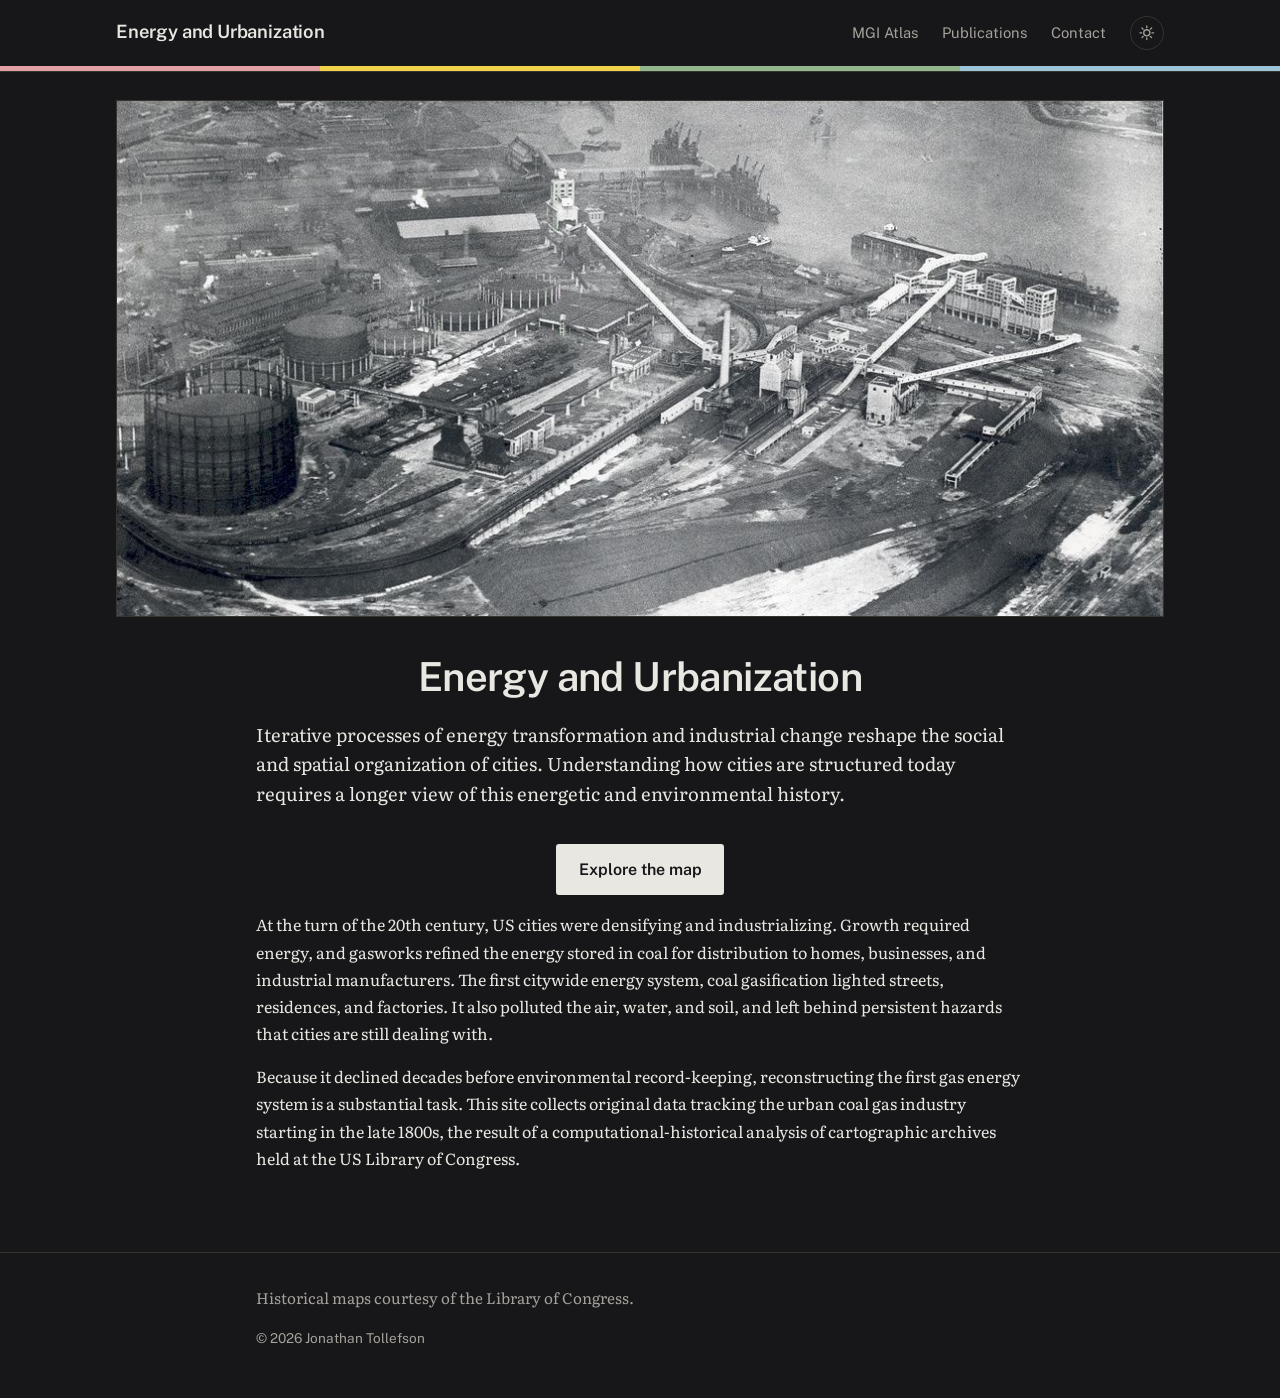
==== index.html @ 91a5bd8f "Initial commit: MGI atlas site" ====
<!DOCTYPE html>
<html lang="en">
<head>
<meta charset="utf-8">
<meta name="viewport" content="width=device-width, initial-scale=1">
<title>Home | Energy and Urbanization</title>
<link rel="preconnect" href="https://fonts.googleapis.com">
<link rel="preconnect" href="https://fonts.gstatic.com" crossorigin>
<link href="https://fonts.googleapis.com/css2?family=Literata:ital,opsz,wght@0,7..72,400;0,7..72,600;1,7..72,400&family=Public+Sans:wght@400;600&display=swap" rel="stylesheet">
<script src="js/theme.js"></script>
<link rel="stylesheet" href="css/style.css">

</head>
<body class="home-page" data-root="">
<header id="site-header"></header>
<main>
  <!-- Banner image. Swap the src below for your own image or GIF. -->
  <figure class="home-banner">
    <img src="images/gasworks.jpg" alt="">
  </figure>
  <section class="home-hero">
    <h1>Energy and Urbanization</h1>
    <p class="lede"> Iterative processes of energy transformation and industrial change reshape the social and spatial organization of cities. Understanding how cities are structured today requires a longer view of this energetic and environmental history.</p>
    <a class="button" href="map.html">Explore the map</a>
  </section>
  <section class="text">
    <p> 
At the turn of the 20th century, US cities were densifying and industrializing. Growth required energy, and gasworks refined the energy stored in coal for distribution to homes, businesses, and industrial manufacturers. The first citywide energy system, coal gasification lighted streets, residences, and factories. It also polluted the air, water, and soil, and left behind persistent hazards that cities are still dealing with.
</p>
<p>
 Because it declined decades before environmental record-keeping, reconstructing the first gas energy system is a substantial task. This site collects original data tracking the urban coal gas industry starting in the late 1800s, the result of a computational-historical analysis of cartographic archives held at the US Library of Congress. 
</p>

  </section>
</main>
<footer id="site-footer"></footer>
<script src="js/site.js"></script>
</body>
</html>
---- css/style.css ----
/* ==========================================================
   COLORS AND FONTS  -  change these to restyle the whole site
   ========================================================== */
:root {
  --ink: #23221f;
  --muted: #66645e;
  --paper: #fdfdfb;
  --rule: #dddbd3;
  --link: #a1313a;          /* brick red, used for links and map points */
  --link-hover: #6f1d24;

  /* The four colors below come from the Sanborn map key
     (brick, frame, stone, water) and appear in the stripe under the menu. */
  --brick: #e3a1a7;
  --frame: #f1d24a;
  --stone: #93b78d;
  --water: #9dc4d9;

  --serif: "Literata", Georgia, "Times New Roman", serif;
  --sans: "Public Sans", "Helvetica Neue", Arial, sans-serif;
  --measure: 48rem;         /* width of text columns */
  --wide: 68rem;            /* width of page */
}

* { box-sizing: border-box; }
html { font-size: 100%; }
body {
  margin: 0;
  background: var(--paper);
  color: var(--ink);
  font-family: var(--serif);
  font-size: 1rem;
  line-height: 1.7;
}
a { color: var(--link); text-underline-offset: 0.15em; }
a:hover { color: var(--link-hover); }
:focus-visible { outline: 3px solid var(--frame); outline-offset: 2px; }
img { max-width: 100%; height: auto; }

/* ---------- Header ---------- */
#site-header { border-bottom: 1px solid var(--rule); position: relative; }
.header-inner {
  max-width: var(--wide); margin: 0 auto; padding: 1rem 1.25rem;
  display: flex; align-items: baseline; justify-content: space-between; gap: 1.5rem; flex-wrap: wrap;
}
.site-title {
  font-family: var(--sans); font-weight: 600; font-size: 1.15rem; letter-spacing: -0.01em;
  color: var(--ink); text-decoration: none;
}
nav { order: 2; margin-left: auto; }
nav ul { list-style: none; display: flex; gap: 1.5rem; margin: 0; padding: 0; flex-wrap: wrap; }
nav a { font-family: var(--sans); font-size: 0.92rem; color: var(--muted); text-decoration: none; padding: 0.25rem 0; }
nav a:hover { color: var(--ink); }
nav a[aria-current="page"] { color: var(--ink); border-bottom: 2px solid var(--link); }
/* Menu button (small screens) and the dark mode button sit together. */
.header-controls { order: 3; align-self: center; flex-shrink: 0; display: flex; align-items: center; gap: 0.75rem; }
.menu-toggle {
  display: none; font-family: var(--sans); font-size: 0.95rem; background: none;
  border: 1px solid var(--rule); border-radius: 3px; padding: 0.4rem 0.8rem; color: var(--ink); cursor: pointer;
}
.theme-toggle {
  display: inline-flex; align-items: center; justify-content: center;
  width: 2.15rem; height: 2.15rem; padding: 0;
  background: none; border: 1px solid var(--rule); border-radius: 999px;
  color: var(--muted); cursor: pointer;
}
.theme-toggle:hover { color: var(--ink); border-color: var(--muted); }
.theme-toggle .icon { display: block; width: 1.1rem; height: 1.1rem; }
.sanborn-key { display: flex; height: 5px; }
.sanborn-key span { flex: 1; }
.sanborn-key span:nth-child(1) { background: var(--brick); }
.sanborn-key span:nth-child(2) { background: var(--frame); }
.sanborn-key span:nth-child(3) { background: var(--stone); }
.sanborn-key span:nth-child(4) { background: var(--water); }

/* ---------- Page layout ---------- */
main { max-width: var(--wide); margin: 0 auto; padding: 3rem 1.25rem 4rem; }
.text { max-width: var(--measure); }
h1, h2, h3 { font-family: var(--sans); line-height: 1.2; letter-spacing: -0.015em; font-weight: 600; }
h1 { font-size: 2.1rem; margin: 0 0 1rem; }
h2 { font-size: 1.3rem; margin: 2.5rem 0 0.75rem; }
h3 { font-size: 1.05rem; margin: 1.75rem 0 0.4rem; }
.lede { font-size: 1.15rem; line-height: 1.6; color: var(--ink); }
.muted { color: var(--muted); }
.small { font-size: 0.9rem; }

.button {
  display: inline-block; font-family: var(--sans); font-weight: 600; font-size: 1rem;
  background: var(--ink); color: var(--paper); text-decoration: none;
  padding: 0.75rem 1.4rem; border-radius: 3px; margin-top: 0.5rem;
}
.button:hover { background: var(--link); color: #fff; }

/* ---------- Home ---------- */
.home-hero h1 { font-size: clamp(2rem, 5vw, 3rem); max-width: 18ch; }
.home-hero .lede { max-width: var(--measure); margin-bottom: 1.75rem; }

/* Banner image sits under the menu; the description follows below it. */
.home-page main { padding-top: 1.75rem; }
.home-banner { margin: 0 0 2.25rem; }
.home-banner img { display: block; width: 100%; border: 1px solid var(--rule); }
.home-page .home-hero h1 { font-size: clamp(1.8rem, 4vw, 2.5rem); }
/* Index page: headline, its paragraph, and the button are centered. */
.home-page .home-hero { max-width: var(--measure); text-align: center; }
.home-page .home-hero h1 { margin-left: auto; margin-right: auto; }
.home-page .home-hero .lede { text-align: left; }   /* centered column, left-justified lines */

/* ---------- Lists: publications, articles, people ---------- */
.entry-list { list-style: none; padding: 0; margin: 0; max-width: var(--measure); }
.entry-list li { padding: 1.1rem 0; border-top: 1px solid var(--rule); }
.entry-list li:last-child { border-bottom: 1px solid var(--rule); }
.entry-list .title { font-family: var(--sans); font-weight: 600; }
.people { display: grid; gap: 2.5rem 2rem; grid-template-columns: repeat(auto-fill, minmax(15rem, 1fr)); }
.person img { width: 100%; max-width: 12rem; aspect-ratio: 1; object-fit: cover; background: var(--rule); display: block; margin-bottom: 0.75rem; }
.person h2 { font-size: 1.15rem; margin: 0; }
.person .role { font-family: var(--sans); font-size: 0.9rem; color: var(--muted); margin: 0.1rem 0 0.5rem; }
.person p { margin: 0.25rem 0; font-size: 0.97rem; line-height: 1.55; }

/* ---------- Articles ---------- */
.article-head { max-width: var(--measure); }
.article-meta { font-family: var(--sans); font-size: 0.92rem; color: var(--muted); }
article.body { max-width: var(--measure); }
figure { margin: 2rem 0; }
figure img { display: block; width: 100%; border: 1px solid var(--rule); }
figcaption { font-size: 0.9rem; color: var(--muted); line-height: 1.5; margin-top: 0.5rem; }
.footnotes, .references { font-size: 0.93rem; line-height: 1.55; }
.references li { margin-bottom: 0.6rem; }
sup a { text-decoration: none; font-family: var(--sans); font-size: 0.8em; }

/* ---------- Map page ---------- */
.map-page main { max-width: none; padding: 0; }
.map-intro { max-width: var(--wide); margin: 0 auto; padding: 1.75rem 1.25rem 1rem; }
.map-intro h1 { font-size: 1.8rem; margin-bottom: 0.4rem; }
.map-intro p { margin: 0; max-width: var(--measure); color: var(--muted); }
.map-tools { max-width: var(--wide); margin: 0 auto; padding: 0 1.25rem 0.75rem; font-family: var(--sans); font-size: 0.92rem; display: flex; gap: 0.6rem; align-items: center; }
.map-tools select { font: inherit; padding: 0.35rem 0.5rem; border: 1px solid var(--rule); background: #fff; color: var(--ink); border-radius: 3px; }
#map { height: 62vh; min-height: 22rem; border-top: 1px solid var(--rule); border-bottom: 1px solid var(--rule); background: #e9e9e4; }
#details { max-width: var(--wide); margin: 0 auto; padding: 2rem 1.25rem 4rem; }
#details h2 { margin-top: 0; }
#details .where { font-family: var(--sans); color: var(--muted); margin: 0 0 1rem; font-size: 0.95rem; }
.sheet-list { list-style: none; padding: 0; margin: 1rem 0 0; max-width: 46rem; }
.sheet-list li { display: grid; grid-template-columns: 4rem 1fr auto; gap: 0.75rem; align-items: baseline; padding: 0.65rem 0; border-top: 1px solid var(--rule); }
.sheet-list li:last-child { border-bottom: 1px solid var(--rule); }
.sheet-list .yr { font-family: var(--sans); font-weight: 600; }
.sheet-list .links { font-family: var(--sans); font-size: 0.9rem; display: flex; gap: 1rem; white-space: nowrap; }
.link-button { background: none; border: 0; padding: 0; font: inherit; color: var(--link); text-decoration: underline; text-underline-offset: 0.15em; cursor: pointer; }
.link-button:hover { color: var(--link-hover); }
.note { font-family: var(--sans); font-size: 0.9rem; color: var(--muted); }
.leaflet-popup-content { font-family: var(--sans); font-size: 0.92rem; line-height: 1.45; margin: 0.8rem 1rem; }
.leaflet-popup-content strong { display: block; margin-bottom: 0.25rem; }
.popup-years { display: flex; flex-wrap: wrap; gap: 0.15rem 0.6rem; margin: 0.35rem 0; max-width: 16rem; }

/* ---------- Scan viewer (zoomable map sheets) ---------- */
#viewer { position: fixed; inset: 0; z-index: 2000; background: rgba(20,20,18,0.92); display: none; flex-direction: column; }
#viewer.open { display: flex; }
.viewer-bar { display: flex; justify-content: space-between; gap: 1rem; align-items: center; padding: 0.7rem 1.25rem; color: #fff; font-family: var(--sans); font-size: 0.95rem; }
.viewer-bar a, .viewer-bar button { color: #fff; }
.viewer-bar button { background: none; border: 1px solid #888; border-radius: 3px; padding: 0.35rem 0.8rem; font: inherit; cursor: pointer; }
.viewer-bar .actions { display: flex; gap: 0.75rem; align-items: center; flex-wrap: wrap; justify-content: flex-end; }
.viewer-count { color: #bbb; margin-left: 0.5rem; white-space: nowrap; }
.viewer-bar button:disabled { opacity: 0.35; cursor: default; }
.viewer-bar button:not(:disabled):hover { background: #444; }
.viewer-nav[hidden] { display: none; }
#viewer-map { flex: 1; background: #222; }

/* ---------- Footer ---------- */
#site-footer { border-top: 1px solid var(--rule); }
.footer-inner { max-width: var(--wide); margin: 0 auto; padding: 2rem 1.25rem 3rem; }
.footer-inner .ack { max-width: var(--measure); font-size: 0.95rem; color: var(--muted); margin: 0 0 1rem; }
.footer-inner .logos { display: flex; gap: 2rem; flex-wrap: wrap; align-items: center; margin-bottom: 1rem; }
.footer-inner .logos img { max-height: 3rem; width: auto; }
.footer-inner .copyright { font-family: var(--sans); font-size: 0.85rem; color: var(--muted); margin: 0; }

/* ---------- Header: collapse the menu before it runs out of room ----------
   The title, the full menu, and the dark mode button need roughly 47rem
   side by side. Collapsing the menu at 52rem means the dark mode button
   never gets pushed onto a line of its own. If you add or rename menu
   items, widen this breakpoint to match. */
@media (max-width: 40rem) {
  .menu-toggle { display: inline-block; }
  nav { width: 100%; display: none; order: 4; margin-top: 0.5rem; }
  .menu-open nav { display: block; }
  nav ul { flex-direction: column; gap: 0.25rem; padding-top: 0.5rem; }
  nav a { display: block; padding: 0.6rem 0; }
}

/* ---------- Small screens ---------- */
@media (max-width: 40rem) {
  body { font-size: 0.97rem; }
  h1 { font-size: 1.75rem; }
  .sheet-list li { grid-template-columns: 3.2rem 1fr; }
  .sheet-list .links { grid-column: 2; }
  #map { height: 55vh; }
}
@media (prefers-reduced-motion: reduce) { * { scroll-behavior: auto !important; transition: none !important; } }

/* ==========================================================
   CENTERED TEXT COLUMNS
   Text stays left-aligned, but the column sits in the middle
   of the page. Change --measure at the top to widen it.
   ========================================================== */
.text, .home-hero, .entry-list, .article-head, article.body,
.footer-inner .ack {
  margin-left: auto; margin-right: auto;
}
main > h1, main > h2, main > h3, main > p, main > .note {
  max-width: var(--measure); margin-left: auto; margin-right: auto;
}
/* The map page is left-aligned: its heading, intro, "Zoom to" row,
   and sheet list all start at the left edge, not in a centered column. */
.footer-inner .copyright, .footer-inner .logos {
  max-width: var(--measure); margin-left: auto; margin-right: auto;
}

/* ==========================================================
   DARK MODE
   These colors replace the ones at the top of the file when
   dark mode is switched on. Edit them to taste.
   ========================================================== */
[data-theme="dark"] {
  color-scheme: dark;
  --ink: #e9e7e1;
  --muted: #a4a19a;
  --paper: #17171a;
  --rule: #35342e;
  --link: #e7a3a9;
  --link-hover: #f3c3c8;
}
[data-theme="dark"] #map { background: #2a2a28; }
[data-theme="dark"] .map-tools select { background: #222226; color: var(--ink); }
[data-theme="dark"] .person img { background: #2a2a28; }
[data-theme="dark"] .button:hover { color: #1a1a1a; }

/* ==========================================================
   PROGRESS BADGE
   Shown next to the site name in the panel below the map.
   The label and colour come from the progress and
   progress_color columns on the Points sheet.
   ========================================================== */
.progress-badge {
  display: inline-block; vertical-align: 0.18em;
  font-family: var(--sans); font-size: 0.7rem; font-weight: 600;
  letter-spacing: 0.02em; line-height: 1.6;
  color: #fff; background: var(--badge, var(--link));
  border-radius: 999px; padding: 0 0.65em;
  margin-left: 0.6rem; white-space: nowrap;
}
[data-theme="dark"] .progress-badge { color: #fff; filter: brightness(1.15); }
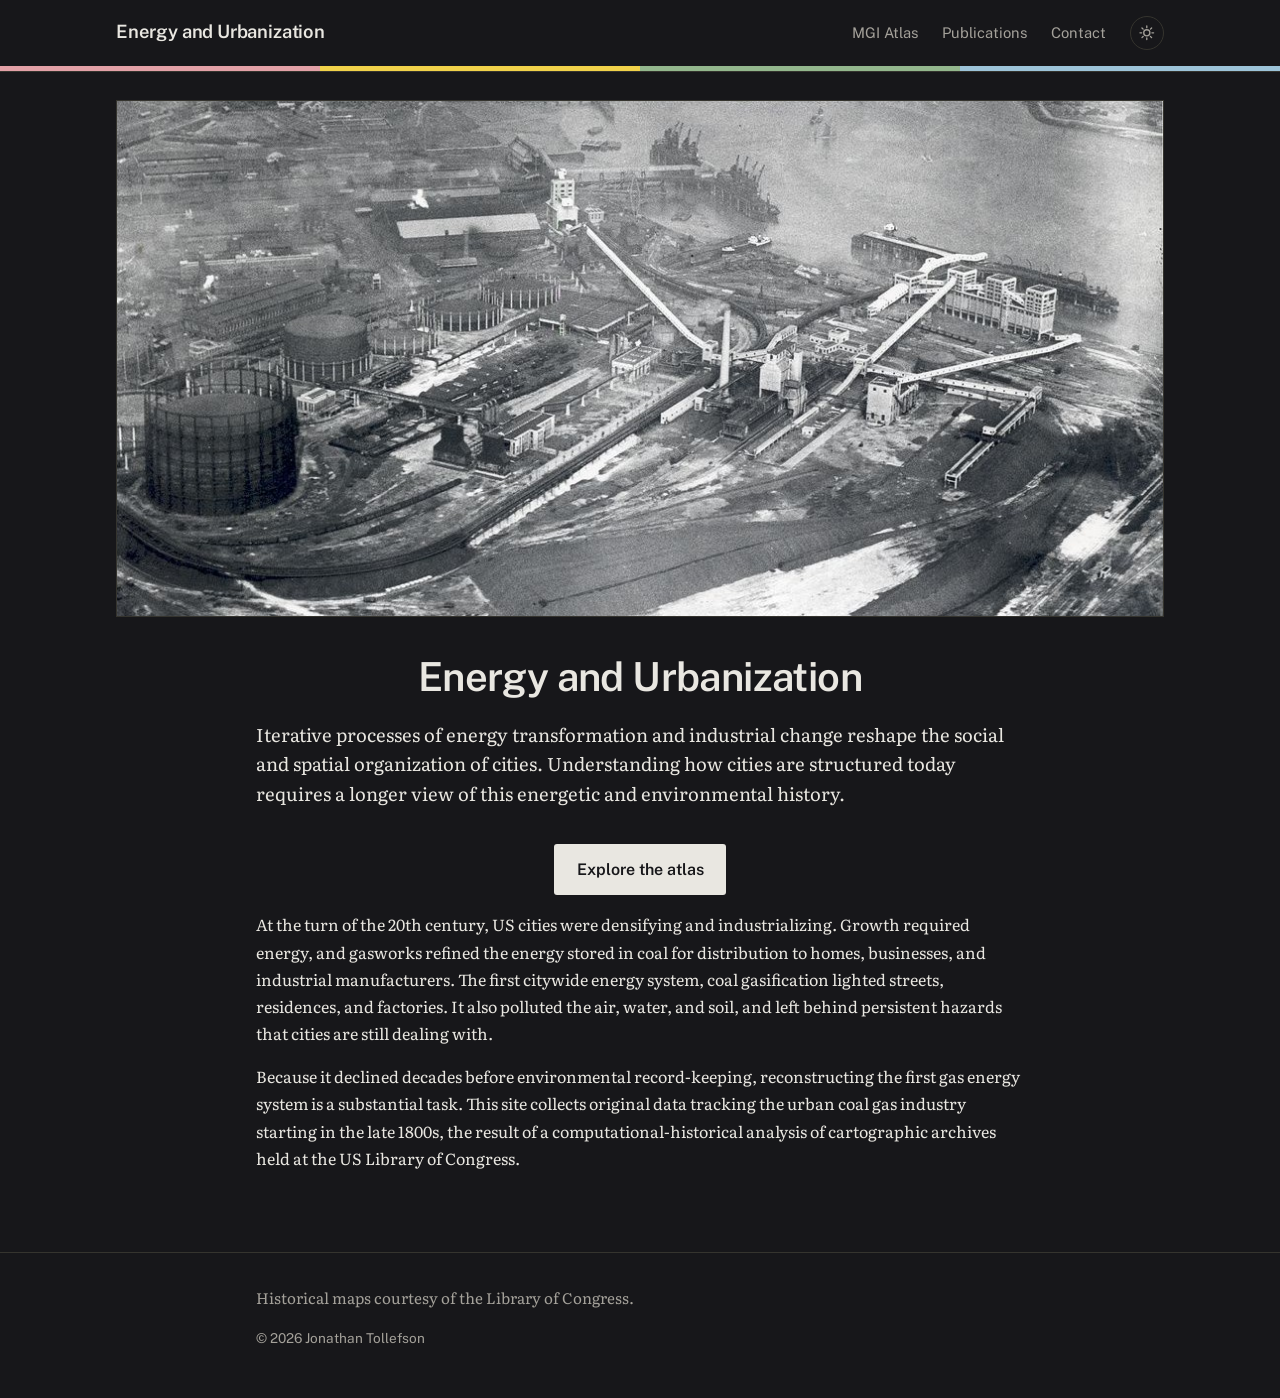
==== commit b4a198e5: "small edits" ====
--- a/index.html
+++ b/index.html
@@ -21,7 +21,7 @@
   <section class="home-hero">
     <h1>Energy and Urbanization</h1>
     <p class="lede"> Iterative processes of energy transformation and industrial change reshape the social and spatial organization of cities. Understanding how cities are structured today requires a longer view of this energetic and environmental history.</p>
-    <a class="button" href="map.html">Explore the map</a>
+    <a class="button" href="map.html">Explore the atlas</a>
   </section>
   <section class="text">
     <p> 
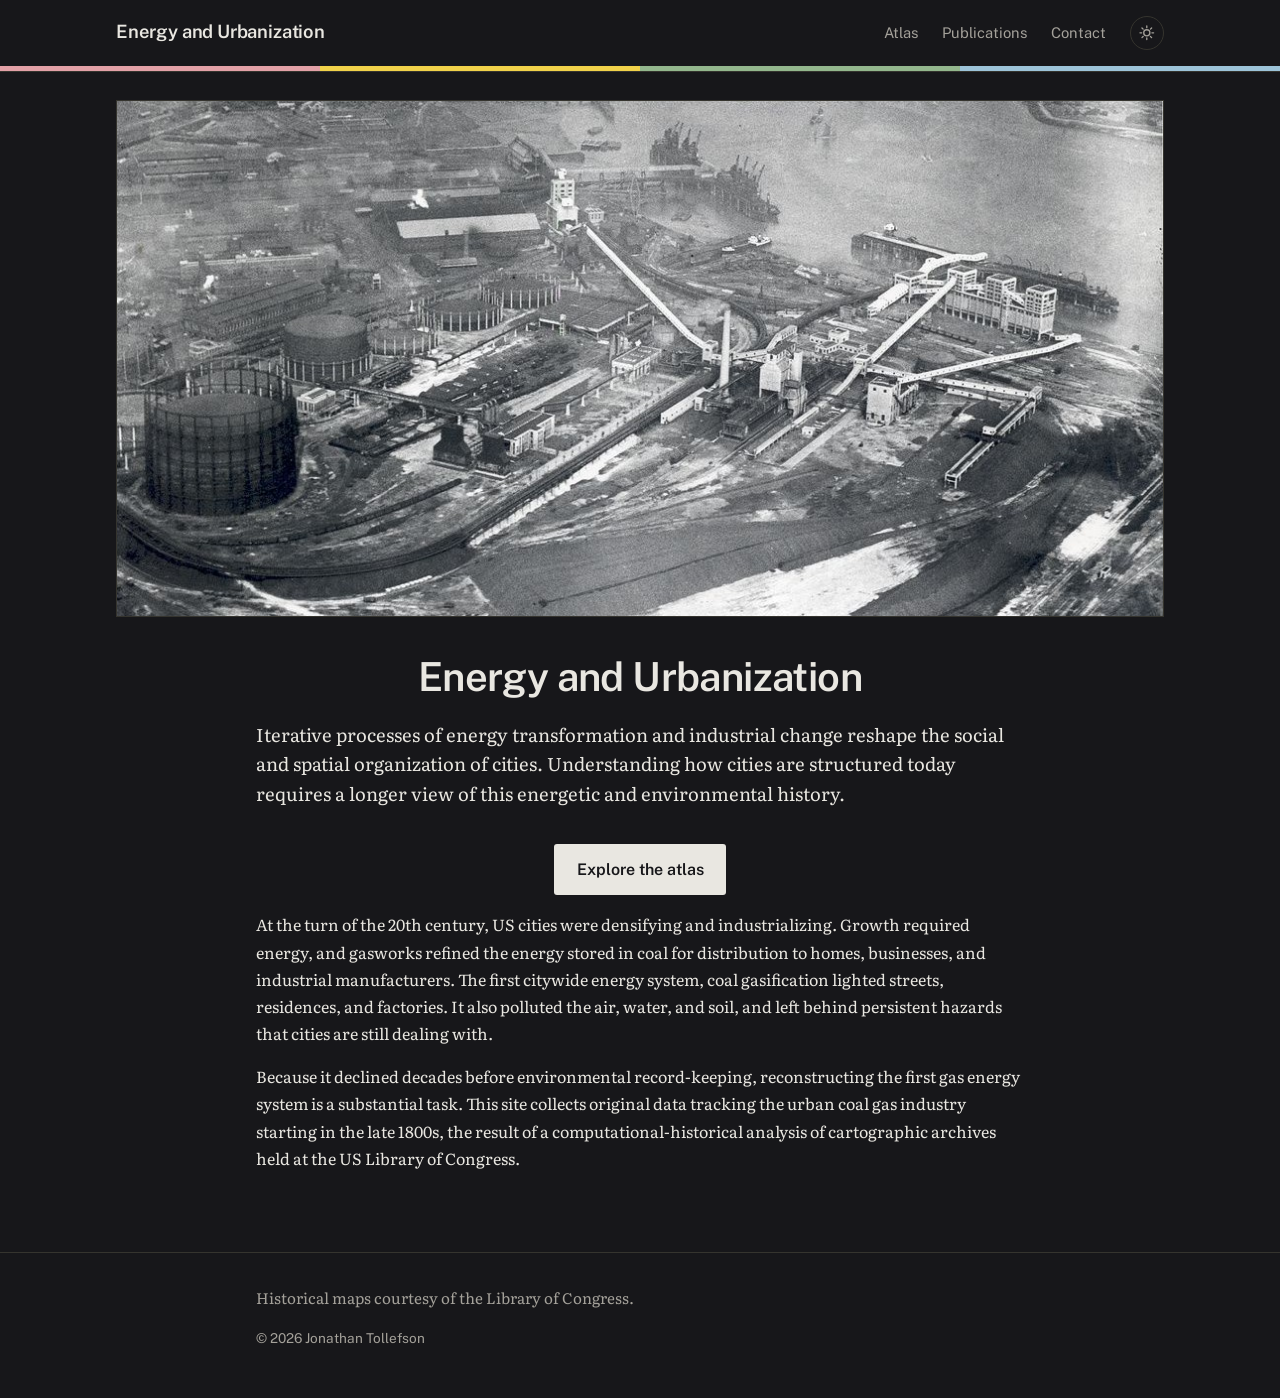
==== commit b26fb6bf: "analytics" ====
--- a/index.html
+++ b/index.html
@@ -8,6 +8,7 @@
 <link rel="preconnect" href="https://fonts.gstatic.com" crossorigin>
 <link href="https://fonts.googleapis.com/css2?family=Literata:ital,opsz,wght@0,7..72,400;0,7..72,600;1,7..72,400&family=Public+Sans:wght@400;600&display=swap" rel="stylesheet">
 <script src="js/theme.js"></script>
+<script src="js/analytics.js"></script>
 <link rel="stylesheet" href="css/style.css">
 
 </head>
--- a/css/style.css
+++ b/css/style.css
@@ -130,12 +130,52 @@
 /* ---------- Map page ---------- */
 .map-page main { max-width: none; padding: 0; }
 .map-intro { max-width: var(--wide); margin: 0 auto; padding: 1.75rem 1.25rem 1rem; }
-.map-intro h1 { font-size: 1.8rem; margin-bottom: 0.4rem; }
+/* No font-size here: the atlas takes the same h1 as every other page, rather
+   than reading as a lesser heading than Publications or Contact. */
+.map-intro h1 { margin-bottom: 0.4rem; }
 .map-intro p { margin: 0; max-width: var(--measure); color: var(--muted); }
-.map-tools { max-width: var(--wide); margin: 0 auto; padding: 0 1.25rem 0.75rem; font-family: var(--sans); font-size: 0.92rem; display: flex; gap: 0.6rem; align-items: center; }
-.map-tools select { font: inherit; padding: 0.35rem 0.5rem; border: 1px solid var(--rule); background: #fff; color: var(--ink); border-radius: 3px; }
+/* One chip per city. Lit chips show which cities are on the map, and more
+   than one can be lit where cities share a view; clicking any chip, lit or
+   not, reframes the map on it. */
+.map-tools { max-width: var(--wide); margin: 0 auto; padding: 0 1.25rem 0.75rem; font-family: var(--sans); font-size: 0.92rem; display: flex; flex-wrap: wrap; gap: 0.35rem; align-items: center; }
+.city-chip { font: inherit; font-size: 0.88rem; padding: 0.25rem 0.7rem; border: 1px solid var(--rule); background: var(--paper); color: var(--ink); border-radius: 999px; cursor: pointer; }
+.city-chip:hover { border-color: var(--link); color: var(--link); }
+.city-chip[aria-pressed="true"] { background: var(--link); border-color: var(--link); color: #fff; }
+.city-chip[aria-pressed="true"]:hover { background: var(--link-hover); border-color: var(--link-hover); color: #fff; }
+/* The "show all cities" button sits under Leaflet's own +/- bar. */
+.show-all-cities svg { width: 15px; height: 15px; vertical-align: middle; }
 #map { height: 62vh; min-height: 22rem; border-top: 1px solid var(--rule); border-bottom: 1px solid var(--rule); background: #e9e9e4; }
 #details { max-width: var(--wide); margin: 0 auto; padding: 2rem 1.25rem 4rem; }
+
+/* ---------- Map and details side by side (wider screens) ----------
+   Stacked, the sheet list for the point you just clicked opens well below
+   the fold, so the answer to a click is off screen. Above this width the
+   details become a column beside the map and update in place.
+
+   --map-chrome is the height of everything above the map: the header and
+   its colour stripe, the title block and the chip row. Adjust it if you
+   change their padding, or the map will not quite fill the window. */
+@media (min-width: 60rem) {
+  .map-page { --map-chrome: 15rem; }
+  .map-layout {
+    display: flex; align-items: stretch;
+    height: calc(100vh - var(--map-chrome));
+    height: calc(100dvh - var(--map-chrome));
+    min-height: 30rem;
+    border-top: 1px solid var(--rule); border-bottom: 1px solid var(--rule);
+  }
+  .map-layout #map { flex: 1; height: auto; min-height: 0; border: 0; }
+  .map-layout #details {
+    flex: none; width: 25rem; max-width: none; margin: 0;
+    padding: 1.75rem 1.5rem 2.5rem; overflow-y: auto;
+    border-left: 1px solid var(--rule);
+  }
+  /* The rail is narrower than the full-width panel was, so the sheet list
+     drops its third column and puts the links under the title instead. */
+  .map-layout .sheet-list { max-width: none; }
+  .map-layout .sheet-list li { grid-template-columns: 3.2rem 1fr; }
+  .map-layout .sheet-list .links { grid-column: 2; }
+}
 #details h2 { margin-top: 0; }
 #details .where { font-family: var(--sans); color: var(--muted); margin: 0 0 1rem; font-size: 0.95rem; }
 .sheet-list { list-style: none; padding: 0; margin: 1rem 0 0; max-width: 46rem; }
@@ -146,9 +186,47 @@
 .link-button { background: none; border: 0; padding: 0; font: inherit; color: var(--link); text-decoration: underline; text-underline-offset: 0.15em; cursor: pointer; }
 .link-button:hover { color: var(--link-hover); }
 .note { font-family: var(--sans); font-size: 0.9rem; color: var(--muted); }
+/* Leaflet's popup is rounded like a speech bubble by default; squaring it to
+   3px matches the buttons used everywhere else on the site. */
+.leaflet-popup-content-wrapper { border-radius: 3px; }
 .leaflet-popup-content { font-family: var(--sans); font-size: 0.92rem; line-height: 1.45; margin: 0.8rem 1rem; }
-.leaflet-popup-content strong { display: block; margin-bottom: 0.25rem; }
-.popup-years { display: flex; flex-wrap: wrap; gap: 0.15rem 0.6rem; margin: 0.35rem 0; max-width: 16rem; }
+.leaflet-popup-content strong { display: block; margin-bottom: 0.1rem; font-size: 1rem; }
+.popup-meta { display: block; color: var(--muted); font-size: 0.85rem; }
+.popup-years { display: flex; flex-wrap: wrap; gap: 0.3rem; margin: 0.6rem 0 0.5rem; max-width: 17rem; }
+/* Each year is a thing you can open, so it is drawn as a target rather than
+   as underlined text, borrowing the shape of the city chips above the map. */
+.popup-year { font: inherit; font-size: 0.8rem; padding: 0.15rem 0.55rem; border: 1px solid var(--rule); background: var(--paper); color: var(--ink); border-radius: 999px; cursor: pointer; white-space: nowrap; }
+.popup-year:hover { border-color: var(--link); color: var(--link); }
+
+/* Shown over the map until the workbook has been fetched and parsed, so a
+   slow connection reads as loading rather than as an empty map. */
+#map.is-loading::after {
+  content: "Loading sites\2026";
+  position: absolute; left: 50%; top: 50%; transform: translate(-50%, -50%);
+  z-index: 800; pointer-events: none;
+  font-family: var(--sans); font-size: 0.9rem; color: var(--muted);
+  background: var(--paper); border: 1px solid var(--rule);
+  border-radius: 999px; padding: 0.3rem 0.9rem;
+}
+
+/* Grouped points. While zoomed out, sites too close together to tell apart
+   are drawn as one numbered circle; clicking it zooms to the sites inside.
+   These rules replace the plugin's own green and orange with the brick red
+   used for single points, so a group reads as the same kind of thing. */
+.leaflet-pane .marker-cluster { background: rgba(161, 49, 58, 0.25); }
+.leaflet-pane .marker-cluster div { background: rgba(161, 49, 58, 0.92); color: #fff; font-family: var(--sans); font-weight: 600; font-size: 0.78rem; box-shadow: 0 0 0 1.5px rgba(255, 255, 255, 0.9); }
+.leaflet-pane .marker-cluster-medium div { background: rgba(140, 38, 46, 0.94); }
+.leaflet-pane .marker-cluster-large div { background: rgba(111, 29, 36, 0.96); }
+.leaflet-pane .marker-cluster:hover div { background: var(--link-hover); }
+/* Size carries the count as well as the number does, and narrows the jump
+   from a 14px single point to a group. The plugin fixes the icon box at
+   40px, so each size sets its own margin to stay centred inside it. */
+.leaflet-pane .marker-cluster-small div { width: 26px; height: 26px; margin: 7px 0 0 7px; border-radius: 13px; }
+.leaflet-pane .marker-cluster-small span { line-height: 26px; }
+.leaflet-pane .marker-cluster-medium div { width: 32px; height: 32px; margin: 4px 0 0 4px; border-radius: 16px; }
+.leaflet-pane .marker-cluster-medium span { line-height: 32px; }
+.leaflet-pane .marker-cluster-large div { width: 38px; height: 38px; margin: 1px 0 0 1px; border-radius: 19px; }
+.leaflet-pane .marker-cluster-large span { line-height: 38px; }
 
 /* ---------- Scan viewer (zoomable map sheets) ---------- */
 #viewer { position: fixed; inset: 0; z-index: 2000; background: rgba(20,20,18,0.92); display: none; flex-direction: column; }
@@ -191,6 +269,10 @@
   .sheet-list li { grid-template-columns: 3.2rem 1fr; }
   .sheet-list .links { grid-column: 2; }
   #map { height: 55vh; }
+  /* On a phone the chips scroll sideways in one row rather than wrapping
+     onto three lines and pushing the map off the screen. */
+  .map-tools { flex-wrap: nowrap; overflow-x: auto; }
+  .city-chip { white-space: nowrap; flex: none; }
 }
 @media (prefers-reduced-motion: reduce) { * { scroll-behavior: auto !important; transition: none !important; } }
 
@@ -206,8 +288,8 @@
 main > h1, main > h2, main > h3, main > p, main > .note {
   max-width: var(--measure); margin-left: auto; margin-right: auto;
 }
-/* The map page is left-aligned: its heading, intro, "Zoom to" row,
-   and sheet list all start at the left edge, not in a centered column. */
+/* The map page is left-aligned: its heading, intro, city chips, and sheet
+   list all start at the left edge, not in a centered column. */
 .footer-inner .copyright, .footer-inner .logos {
   max-width: var(--measure); margin-left: auto; margin-right: auto;
 }
@@ -227,9 +309,47 @@
   --link-hover: #f3c3c8;
 }
 [data-theme="dark"] #map { background: #2a2a28; }
-[data-theme="dark"] .map-tools select { background: #222226; color: var(--ink); }
+/* The lit chip needs its background restated here, not just its text colour:
+   the plain dark rule above matches as tightly as the lit rule further up the
+   file, so without this the later one wins and the chip goes dark on dark. */
+[data-theme="dark"] .city-chip { background: #222226; }
+[data-theme="dark"] .city-chip[aria-pressed="true"] { background: var(--link); border-color: var(--link); color: #1a1a1a; }
+[data-theme="dark"] .city-chip[aria-pressed="true"]:hover { background: var(--link-hover); border-color: var(--link-hover); color: #1a1a1a; }
 [data-theme="dark"] .person img { background: #2a2a28; }
 [data-theme="dark"] .button:hover { color: #1a1a1a; }
+
+/* Leaflet draws its own popups and controls in white. Left alone they glow
+   against a dark page, so they are restated here to match. The basemap
+   itself is swapped for Esri's dark counterpart in js/map.js. */
+[data-theme="dark"] .leaflet-popup-content-wrapper,
+[data-theme="dark"] .leaflet-popup-tip { background: #222226; color: var(--ink); box-shadow: 0 2px 12px rgba(0, 0, 0, 0.6); }
+[data-theme="dark"] .leaflet-popup-close-button { color: var(--muted); }
+/* A year chip at the popup's own background would vanish, so it is lifted. */
+[data-theme="dark"] .popup-year { background: #2d2d33; border-color: #3a3a40; }
+[data-theme="dark"] .popup-year:hover { border-color: var(--link); color: var(--link); }
+[data-theme="dark"] .leaflet-popup-close-button:hover { color: var(--ink); }
+[data-theme="dark"] .leaflet-bar a,
+[data-theme="dark"] .leaflet-control-layers { background: #222226; color: var(--ink); border-color: #3a3a40; }
+[data-theme="dark"] .leaflet-bar a { border-bottom-color: #3a3a40; }
+[data-theme="dark"] .leaflet-bar a:hover { background: #2d2d33; color: var(--ink); }
+[data-theme="dark"] .leaflet-bar a.leaflet-disabled { background: #1c1c20; color: #585650; }
+/* The layers icon is a dark PNG; inverting it keeps it legible on the dark button. */
+[data-theme="dark"] .leaflet-control-layers-toggle { filter: invert(0.88); }
+[data-theme="dark"] .leaflet-control-attribution { background: rgba(23, 23, 26, 0.85); color: var(--muted); }
+[data-theme="dark"] .leaflet-control-attribution a { color: var(--link); }
+
+/* Against the dark basemap the brick red of the points and groups sits too
+   close to the map itself, so both are lifted to a brighter tone of the same
+   red. A CSS fill beats the colour Leaflet writes onto the circle as an
+   attribute, so the selected point keeps its yellow ring. The white ring
+   around a group becomes dark here: on a dark map it was doing the glaring
+   rather than the separating. */
+[data-theme="dark"] #map path.leaflet-interactive { fill: #d4545f; }
+[data-theme="dark"] .leaflet-pane .marker-cluster { background: rgba(212, 84, 95, 0.3); }
+[data-theme="dark"] .leaflet-pane .marker-cluster div { background: rgba(212, 84, 95, 0.95); box-shadow: 0 0 0 1.5px rgba(0, 0, 0, 0.45); }
+[data-theme="dark"] .leaflet-pane .marker-cluster-medium div { background: rgba(195, 69, 79, 0.96); }
+[data-theme="dark"] .leaflet-pane .marker-cluster-large div { background: rgba(178, 55, 66, 0.97); }
+[data-theme="dark"] .leaflet-pane .marker-cluster:hover div { background: var(--link-hover); color: #2a1013; }
 
 /* ==========================================================
    PROGRESS BADGE
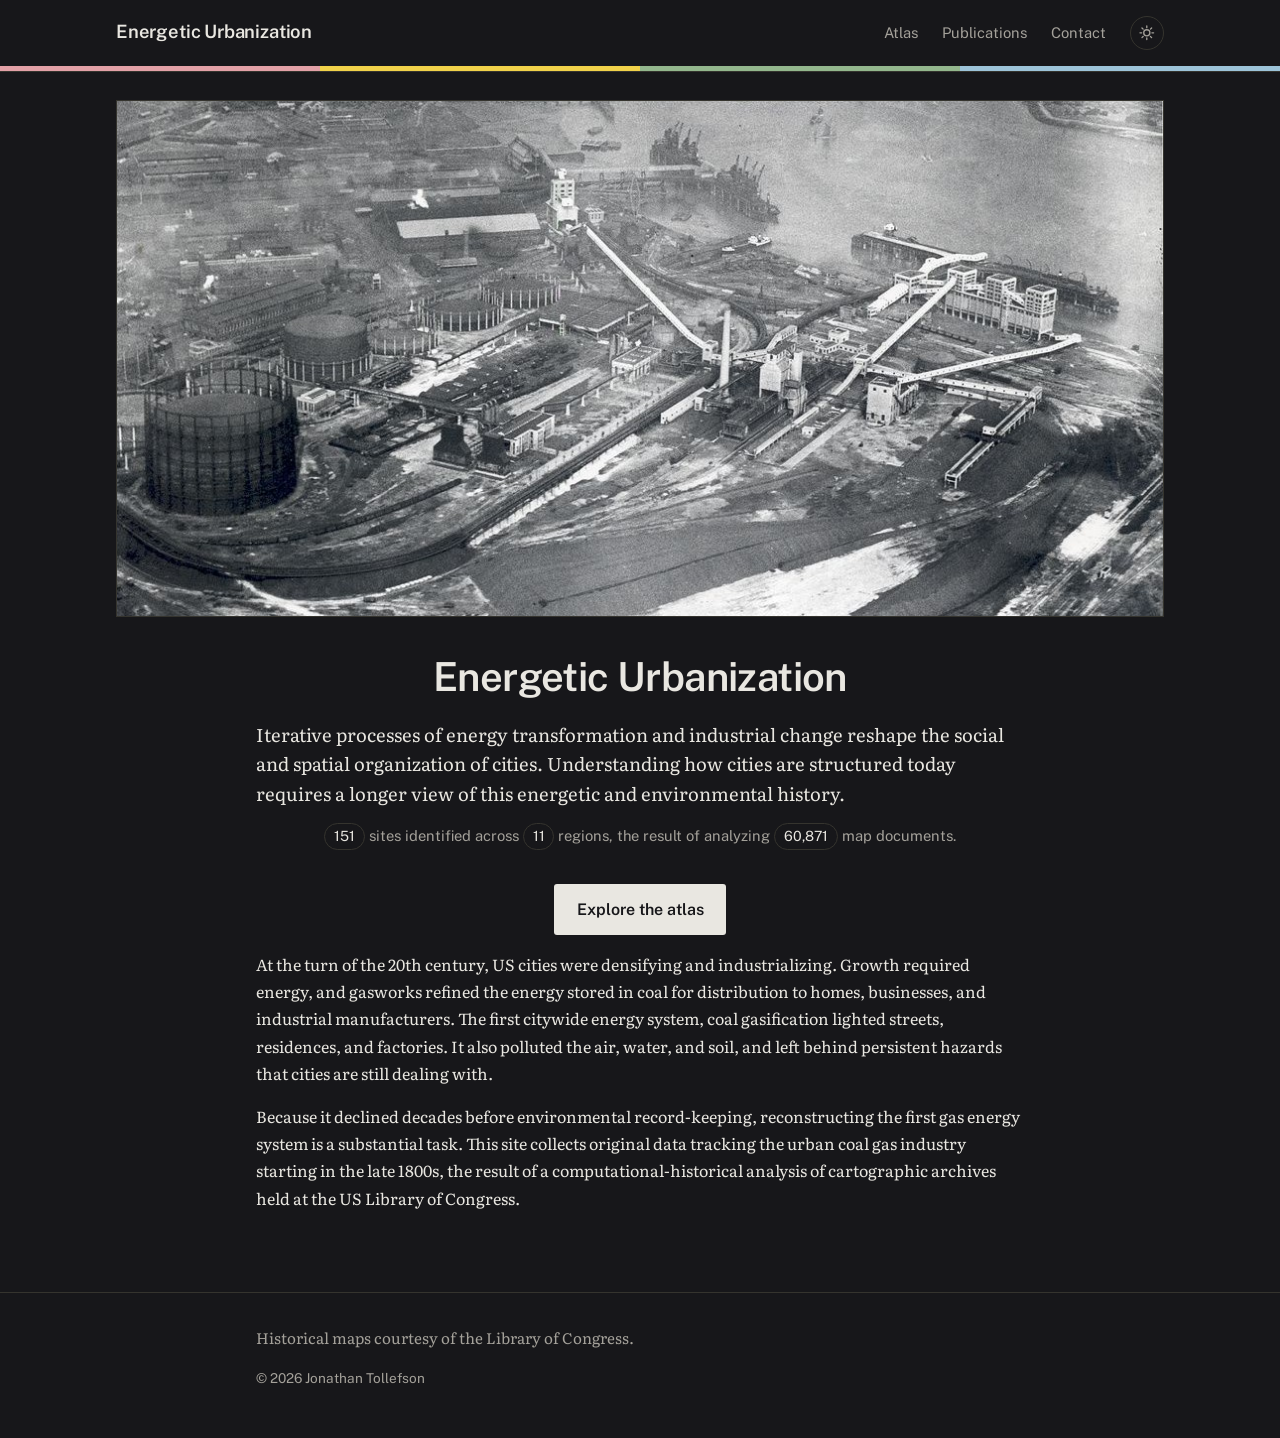
==== commit 36f7a235: "match to personal site" ====
--- a/index.html
+++ b/index.html
@@ -3,7 +3,7 @@
 <head>
 <meta charset="utf-8">
 <meta name="viewport" content="width=device-width, initial-scale=1">
-<title>Home | Energy and Urbanization</title>
+<title>Home | Energetic Urbanization</title>
 <link rel="preconnect" href="https://fonts.googleapis.com">
 <link rel="preconnect" href="https://fonts.gstatic.com" crossorigin>
 <link href="https://fonts.googleapis.com/css2?family=Literata:ital,opsz,wght@0,7..72,400;0,7..72,600;1,7..72,400&family=Public+Sans:wght@400;600&display=swap" rel="stylesheet">
@@ -20,8 +20,10 @@
     <img src="images/gasworks.jpg" alt="">
   </figure>
   <section class="home-hero">
-    <h1>Energy and Urbanization</h1>
+    <h1>Energetic Urbanization</h1>
     <p class="lede"> Iterative processes of energy transformation and industrial change reshape the social and spatial organization of cities. Understanding how cities are structured today requires a longer view of this energetic and environmental history.</p>
+    <!-- Filled by js/tally.js, which reads the counts straight from the workbook. -->
+    <p class="map-tally" id="map-tally" data-workbook="data/atlas.xlsx"></p>
     <a class="button" href="map.html">Explore the atlas</a>
   </section>
   <section class="text">
@@ -36,5 +38,7 @@
 </main>
 <footer id="site-footer"></footer>
 <script src="js/site.js"></script>
+<script src="vendor/xlsx.full.min.js"></script>
+<script src="js/tally.js"></script>
 </body>
 </html>
--- a/css/style.css
+++ b/css/style.css
@@ -104,6 +104,11 @@
 .home-page .home-hero { max-width: var(--measure); text-align: center; }
 .home-page .home-hero h1 { margin-left: auto; margin-right: auto; }
 .home-page .home-hero .lede { text-align: left; }   /* centered column, left-justified lines */
+/* The tally sits between the lede and the button on the front page. It is
+   centred like the rest of the hero rather than left-justified like the
+   lede, so the chips line up on the page's own axis above the button. */
+.home-page .home-hero .lede { margin-bottom: 0.9rem; }
+.home-page .home-hero .map-tally { margin: 0 auto 1.6rem; text-align: center; }
 
 /* ---------- Lists: publications, articles, people ---------- */
 .entry-list { list-style: none; padding: 0; margin: 0; max-width: var(--measure); }
@@ -134,6 +139,12 @@
    than reading as a lesser heading than Publications or Contact. */
 .map-intro h1 { margin-bottom: 0.4rem; }
 .map-intro p { margin: 0; max-width: var(--measure); color: var(--muted); }
+/* The tally under the intro. Its numbers borrow the city chip's pill shape,
+   border and type size so the two read as one family, with tighter vertical
+   padding so they sit on a line of text without opening up the line height.
+   They are labels, not controls - see buildTally in js/map.js. */
+.map-tally { margin: 0.55rem 0 0; max-width: var(--measure); color: var(--muted); font-family: var(--sans); font-size: 0.92rem; }
+.tally-num { display: inline-block; font-size: 0.88rem; padding: 0.05rem 0.55rem; border: 1px solid var(--rule); border-radius: 999px; background: var(--paper); color: var(--ink); }
 /* One chip per city. Lit chips show which cities are on the map, and more
    than one can be lit where cities share a view; clicking any chip, lit or
    not, reframes the map on it. */
